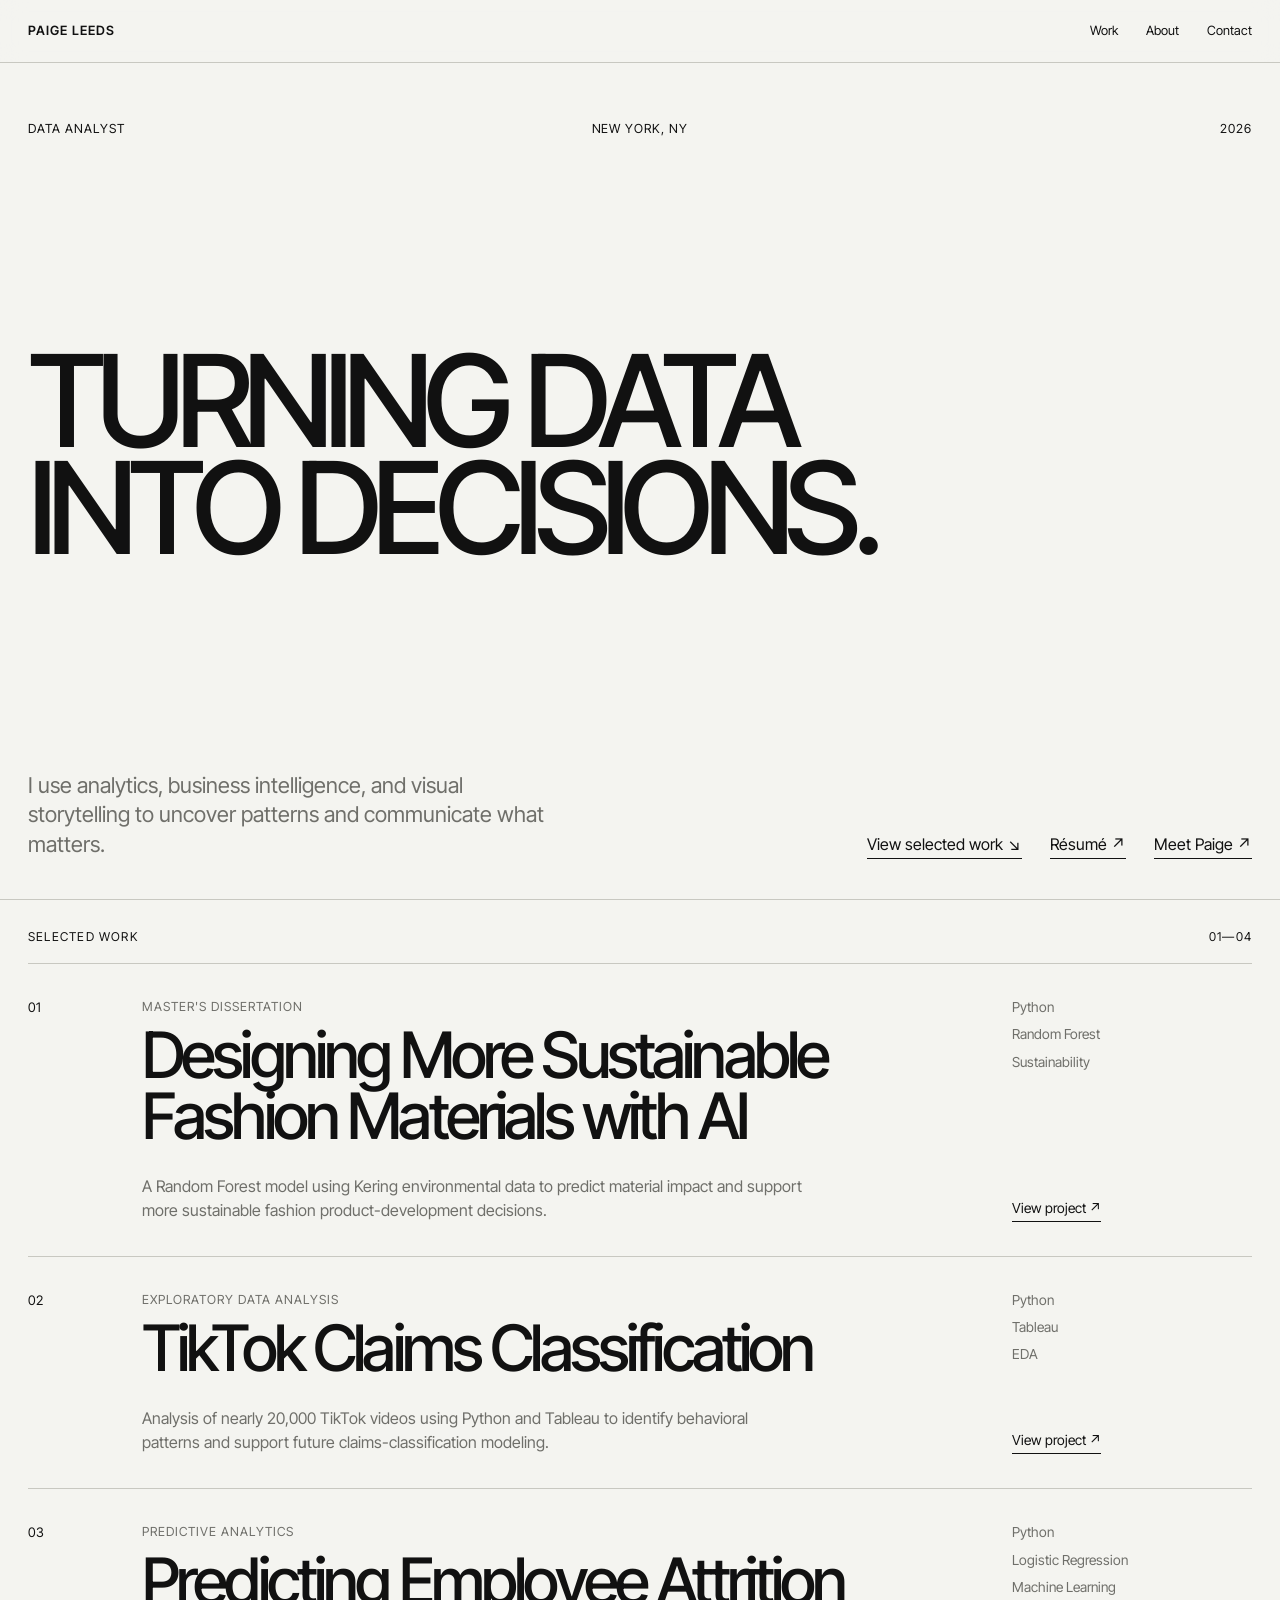
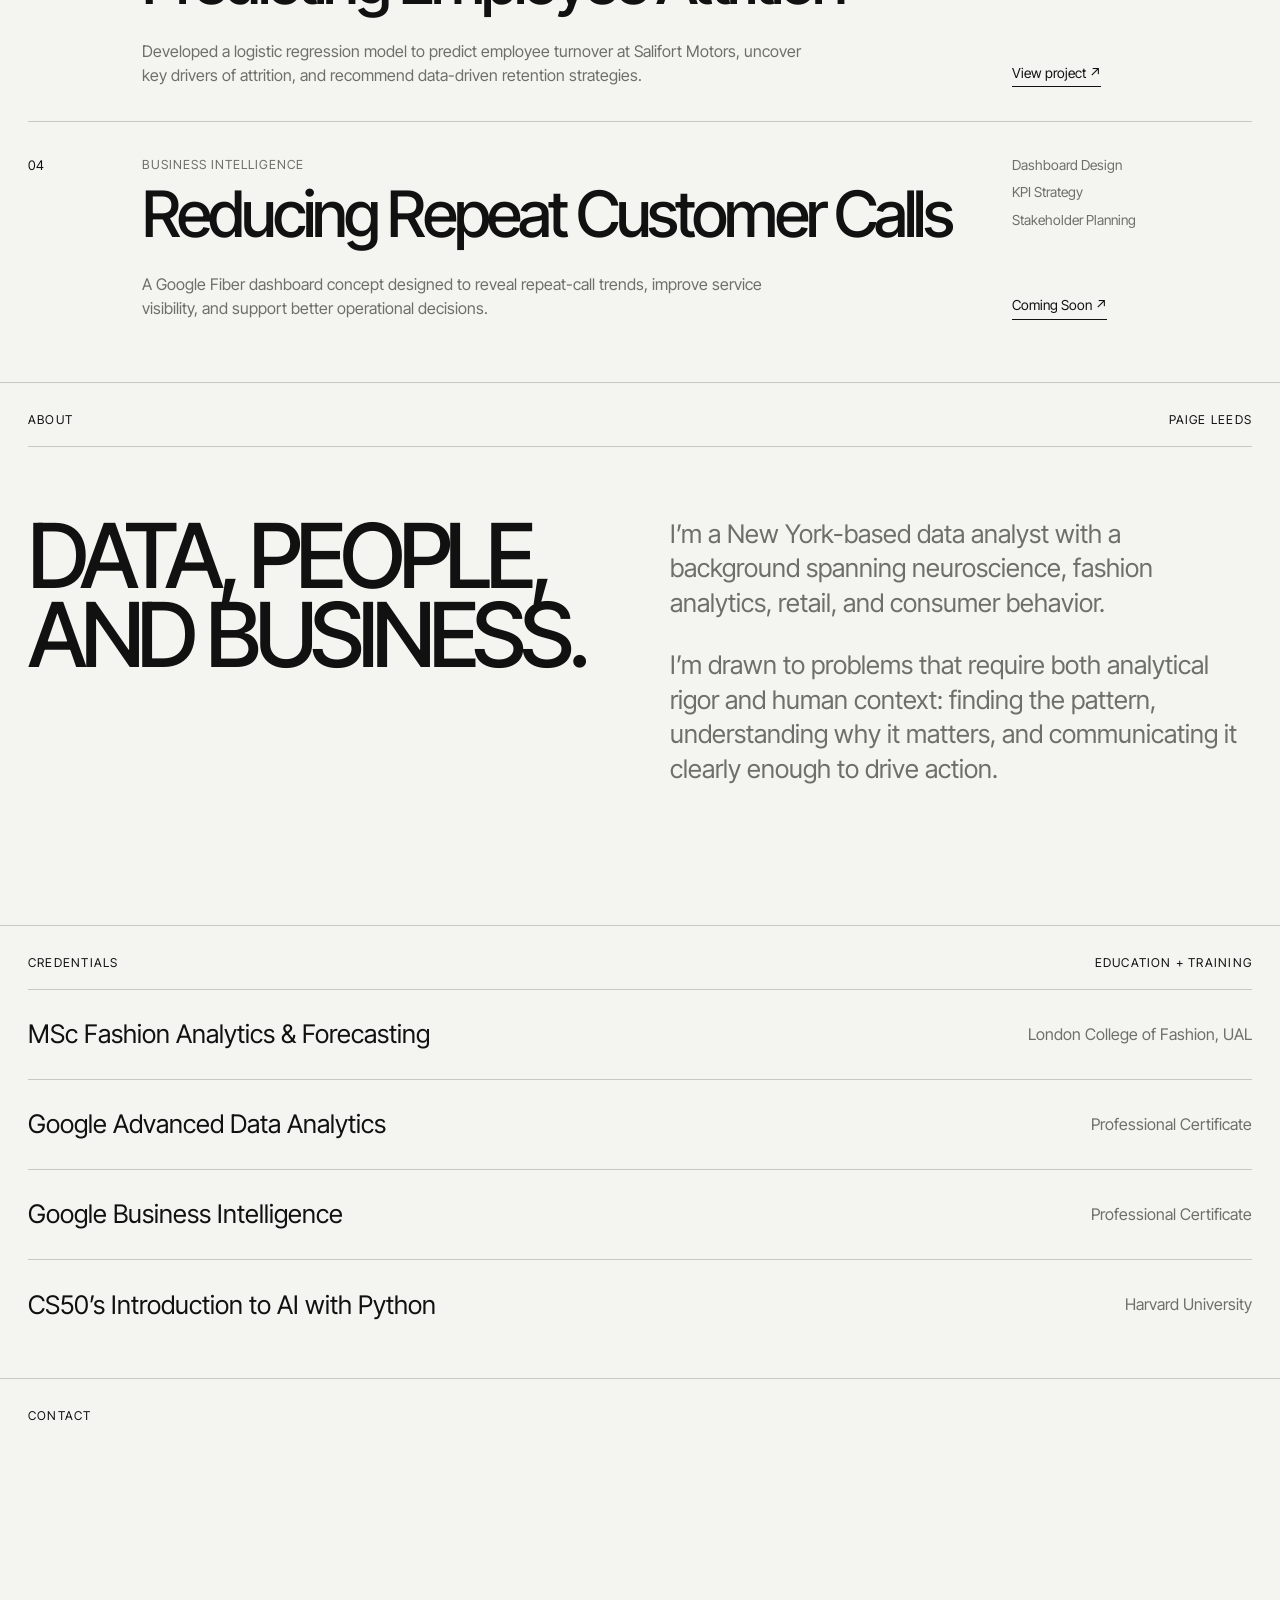
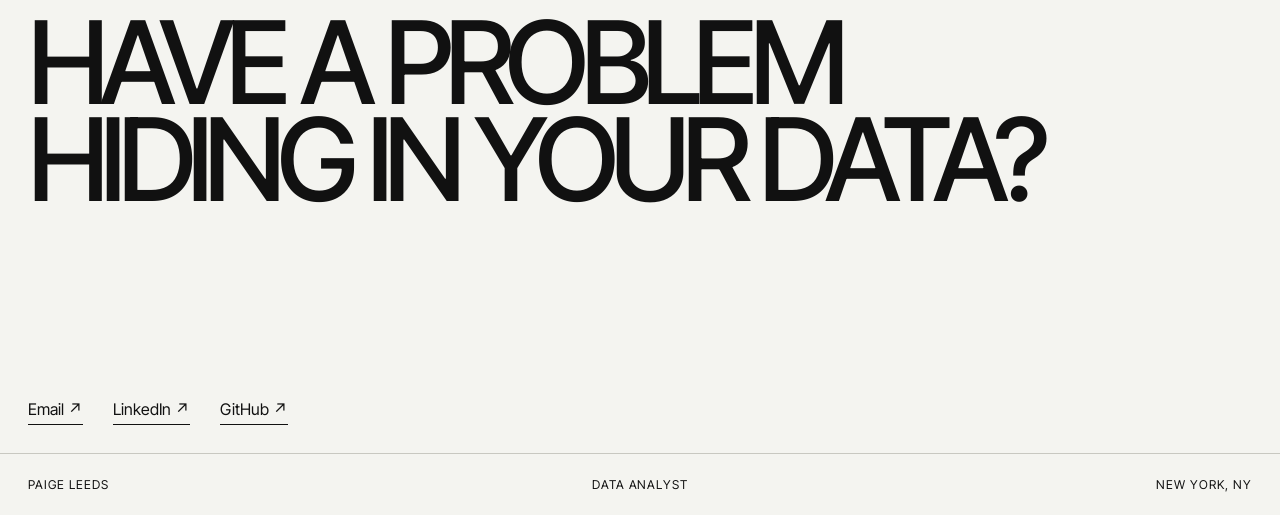
==== index.html @ ab433d99 "Change link text from 'In Progress' to 'Coming Soon'" ====
<!DOCTYPE html>
<html lang="en">
<head>
    <meta charset="UTF-8">
    <meta name="viewport" content="width=device-width, initial-scale=1.0">

    <title>Paige Leeds | Data Analyst</title>

    <meta
        name="description"
        content="Paige Leeds is a New York-based data analyst working across business intelligence, consumer insights, machine learning, and visual storytelling."
    >

    <link rel="stylesheet" href="style.css">
</head>

<body>

    <nav class="site-nav">
        <a class="wordmark" href="#top">PAIGE LEEDS</a>

        <div class="nav-links">
            <a href="#work">Work</a>
            <a href="#about">About</a>
            <a href="#contact">Contact</a>
        </div>
    </nav>

    <main id="top">

        <section class="hero">
            <div class="hero-meta">
                <span>Data Analyst</span>
                <span>New York, NY</span>
                <span>2026</span>
            </div>

            <h1>
                Turning data<br>
                into decisions.
            </h1>

            <div class="hero-bottom">
                <p>
                    I use analytics, business intelligence, and visual
                    storytelling to uncover patterns and communicate
                    what matters.
                </p>

                <div class="hero-links">
                    <a href="#work">View selected work ↘</a>

                    <a
                        href="assets/paige-leeds-resume.pdf"
                        target="_blank"
                        rel="noopener noreferrer"
                    >
                        Résumé ↗
                    </a>

                    <a href="#" target="_blank" rel="noopener noreferrer">
                        Meet Paige ↗
                    </a>
                </div>
            </div>
        </section>

        <section class="work" id="work">
            <div class="section-heading">
                <p>Selected Work</p>
                <p>01—04</p>
            </div>

            <article class="project">
                <div class="project-number">01</div>

                <div class="project-main">
                    <p class="project-type">
                        Master's Dissertation
                    </p>

                    <h2>
                        Designing More Sustainable Fashion Materials with AI
                    </h2>

                    <p class="project-description">
                        A Random Forest model using Kering environmental data
                        to predict material impact and support more sustainable
                        fashion product-development decisions.
                    </p>
                </div>

                <div class="project-details">
                    <p>Python</p>
                    <p>Random Forest</p>
                    <p>Sustainability</p>
                    <a href="thesis.html">View project ↗</a>
                </div>
            </article>

            <article class="project">
                <div class="project-number">02</div>

                <div class="project-main">
                    <p class="project-type">
                        Exploratory Data Analysis
                    </p>

                    <h2>
                        TikTok Claims Classification
                    </h2>

                    <p class="project-description">
                        Analysis of nearly 20,000 TikTok videos using Python
                        and Tableau to identify behavioral patterns and support
                        future claims-classification modeling.
                    </p>
                </div>

                <div class="project-details">
                    <p>Python</p>
                    <p>Tableau</p>
                    <p>EDA</p>
                    <a href="tiktok.html">View project ↗</a>
                </div>
            </article>
            
            <article class="project">
                <div class="project-number">03</div>

                <div class="project-main">
                    <p class="project-type">
                        Predictive Analytics
                    </p>

                    <h2>
                        Predicting Employee Attrition
                    </h2>

                    <p class="project-description">
                        Developed a logistic regression model to predict employee
                        turnover at Salifort Motors, uncover key drivers of
                        attrition, and recommend data-driven retention strategies.
                    </p>
                </div>

                <div class="project-details">
                    <p>Python</p>
                    <p>Logistic Regression</p>
                    <p>Machine Learning</p>
                    <a href="salifort.html">View project ↗</a>
                </div>
            </article>

            <article class="project">
                <div class="project-number">04</div>

                <div class="project-main">
                    <p class="project-type">
                        Business Intelligence
                    </p>

                    <h2>
                        Reducing Repeat Customer Calls
                    </h2>

                    <p class="project-description">
                        A Google Fiber dashboard concept designed to reveal
                        repeat-call trends, improve service visibility, and
                        support better operational decisions.
                    </p>
                </div>

                <div class="project-details">
                    <p>Dashboard Design</p>
                    <p>KPI Strategy</p>
                    <p>Stakeholder Planning</p>
                    <a href="#">Coming Soon ↗</a>
                </div>
            </article>
        </section>

        <section class="about" id="about">
            <div class="section-heading">
                <p>About</p>
                <p>Paige Leeds</p>
            </div>

            <div class="about-grid">
                <h2>
                    Data, people,<br>
                    and business.
                </h2>

                <div class="about-copy">
                    <p>
                        I’m a New York-based data analyst with a background
                        spanning neuroscience, fashion analytics, retail, and
                        consumer behavior.
                    </p>

                    <p>
                        I’m drawn to problems that require both analytical rigor
                        and human context: finding the pattern, understanding
                        why it matters, and communicating it clearly enough to
                        drive action.
                    </p>
                </div>
            </div>
        </section>

        <section class="credentials">
            <div class="section-heading">
                <p>Credentials</p>
                <p>Education + Training</p>
            </div>

            <div class="credential-row">
                <p>MSc Fashion Analytics &amp; Forecasting</p>
                <p>London College of Fashion, UAL</p>
            </div>

            <div class="credential-row">
                <p>Google Advanced Data Analytics</p>
                <p>Professional Certificate</p>
            </div>

            <div class="credential-row">
                <p>Google Business Intelligence</p>
                <p>Professional Certificate</p>
            </div>

            <div class="credential-row">
                <p>CS50’s Introduction to AI with Python</p>
                <p>Harvard University</p>
            </div>
        </section>

        <section class="contact" id="contact">
            <p class="contact-label">Contact</p>

            <h2>
                Have a problem<br>
                hiding in your data?
            </h2>

            <div class="contact-links">
                <a href="mailto:leedspaige@gmail.com">Email ↗</a>

                <a
                    href="https://www.linkedin.com/in/paigeleeds"
                    target="_blank"
                    rel="noopener noreferrer"
                >
                    LinkedIn ↗
                </a>

                <a
                    href="https://github.com/leedspaige"
                    target="_blank"
                    rel="noopener noreferrer"
                >
                    GitHub ↗
                </a>
            </div>
        </section>

    </main>

    <footer>
        <p>Paige Leeds</p>
        <p>Data Analyst</p>
        <p>New York, NY</p>
    </footer>

</body>
</html>
---- style.css ----
@import url('https://fonts.googleapis.com/css2?family=Inter+Tight:wght@400;500;600&display=swap');

:root {
    --background: #f4f4f0;
    --text: #111111;
    --muted: #6f6f6a;
    --line: #c8c8c1;
}

* {
    margin: 0;
    padding: 0;
    box-sizing: border-box;
}

html {
    scroll-behavior: smooth;
}

body {
    background: var(--background);
    color: var(--text);
    font-family: "Inter Tight", Arial, sans-serif;
    font-size: 16px;
    line-height: 1.4;
}

a {
    color: inherit;
    text-decoration: none;
}

a:hover {
    opacity: 0.5;
}

.site-nav {
    position: fixed;
    top: 0;
    left: 0;
    z-index: 100;

    width: 100%;
    padding: 22px 28px;

    display: flex;
    justify-content: space-between;
    align-items: center;

    background: rgba(244, 244, 240, 0.92);
    border-bottom: 1px solid var(--line);
    backdrop-filter: blur(12px);
    -webkit-backdrop-filter: blur(12px);
}

.wordmark {
    font-size: 0.8rem;
    font-weight: 600;
    letter-spacing: 0.08em;
}

.nav-links {
    display: flex;
    gap: 28px;
}

.nav-links a {
    font-size: 0.8rem;
}

main {
    width: 100%;
}


/* ========================================
   HOMEPAGE HERO
======================================== */

.hero {
    min-height: 100vh;
    padding: 120px 28px 40px;

    display: flex;
    flex-direction: column;
    justify-content: space-between;

    border-bottom: 1px solid var(--line);
}

.hero-meta {
    display: grid;
    grid-template-columns: 1fr 1fr 1fr;

    font-size: 0.78rem;
    text-transform: uppercase;
    letter-spacing: 0.08em;
}

.hero-meta span:nth-child(2) {
    text-align: center;
}

.hero-meta span:nth-child(3) {
    text-align: right;
}

.hero h1 {
    max-width: 1400px;

    font-size: clamp(4.8rem, 10vw, 10rem);
    font-weight: 500;
    line-height: 0.84;
    letter-spacing: -0.075em;
    text-transform: uppercase;
}

.hero-bottom {
    display: grid;
    grid-template-columns: 1fr 1fr;
    gap: 40px;
    align-items: end;
}

.hero-bottom > p {
    max-width: 520px;

    color: var(--muted);
    font-size: clamp(1.1rem, 1.7vw, 1.5rem);
    line-height: 1.35;
}

.hero-links {
    display: flex;
    justify-content: flex-end;
    gap: 28px;
}

.hero-links a {
    border-bottom: 1px solid var(--text);
    padding-bottom: 3px;
}


/* ========================================
   HOMEPAGE SECTIONS
======================================== */

.work,
.about,
.credentials,
.contact {
    padding: 28px;
    border-bottom: 1px solid var(--line);
}

.section-heading {
    padding-bottom: 18px;

    display: flex;
    justify-content: space-between;

    border-bottom: 1px solid var(--line);

    font-size: 0.76rem;
    text-transform: uppercase;
    letter-spacing: 0.1em;
}


/* ========================================
   PROJECTS
======================================== */

.project {
    padding: 34px 0;

    display: grid;
    grid-template-columns: 80px minmax(0, 1fr) 240px;
    gap: 34px;

    border-bottom: 1px solid var(--line);
}

.project:last-child {
    border-bottom: none;
}

.project-number {
    font-size: 0.82rem;
}

.project-type {
    margin-bottom: 10px;

    color: var(--muted);
    font-size: 0.78rem;
    text-transform: uppercase;
    letter-spacing: 0.08em;
}

.project h2 {
    max-width: 900px;

    font-size: clamp(2.5rem, 5vw, 5.8rem);
    font-weight: 500;
    line-height: 0.94;
    letter-spacing: -0.06em;
}

.project-description {
    max-width: 660px;
    margin-top: 28px;

    color: var(--muted);
    font-size: 1rem;
    line-height: 1.5;
}

.project-details {
    display: flex;
    flex-direction: column;
    align-items: flex-start;
    gap: 8px;

    color: var(--muted);
    font-size: 0.86rem;
}

.project-details a {
    margin-top: auto;

    color: var(--text);
    border-bottom: 1px solid var(--text);
    padding-bottom: 3px;
}


/* ========================================
   ABOUT
======================================== */

.about-grid {
    padding: 70px 0 110px;

    display: grid;
    grid-template-columns: 1fr 1fr;
    gap: 60px;
}

.about-grid h2 {
    font-size: clamp(3.5rem, 7vw, 8rem);
    font-weight: 500;
    line-height: 0.88;
    letter-spacing: -0.07em;
    text-transform: uppercase;
}

.about-copy {
    max-width: 620px;

    display: flex;
    flex-direction: column;
    gap: 28px;

    color: var(--muted);
    font-size: clamp(1.2rem, 2vw, 1.8rem);
    line-height: 1.35;
}


/* ========================================
   CREDENTIALS
======================================== */

.credential-row {
    min-height: 90px;
    padding: 20px 0;

    display: grid;
    grid-template-columns: 1fr 1fr;
    align-items: center;

    border-bottom: 1px solid var(--line);
}

.credential-row:last-child {
    border-bottom: none;
}

.credential-row p:first-child {
    font-size: clamp(1.25rem, 2vw, 2rem);
}

.credential-row p:last-child {
    color: var(--muted);
    text-align: right;
}


/* ========================================
   CONTACT
======================================== */

.contact {
    min-height: 75vh;

    display: flex;
    flex-direction: column;
    justify-content: space-between;
}

.contact-label {
    font-size: 0.76rem;
    text-transform: uppercase;
    letter-spacing: 0.1em;
}

.contact h2 {
    margin: 100px 0;

    font-size: clamp(4rem, 9vw, 10rem);
    font-weight: 500;
    line-height: 0.84;
    letter-spacing: -0.075em;
    text-transform: uppercase;
}

.contact-links {
    display: flex;
    gap: 30px;
}

.contact-links a {
    border-bottom: 1px solid var(--text);
    padding-bottom: 3px;
}


/* ========================================
   FOOTER
======================================== */

footer {
    padding: 22px 28px;

    display: grid;
    grid-template-columns: 1fr 1fr 1fr;

    font-size: 0.76rem;
    text-transform: uppercase;
    letter-spacing: 0.08em;
}

footer p:nth-child(2) {
    text-align: center;
}

footer p:nth-child(3) {
    text-align: right;
}


/* ========================================
   THESIS CASE STUDY
======================================== */

.case-study-page {
    background: var(--background);
    color: var(--text);
}


/* ========================================
   CASE STUDY HERO
======================================== */

.case-hero {
    min-height: 100vh;
    padding: 120px 28px 50px;

    display: flex;
    flex-direction: column;

    border-bottom: 1px solid var(--line);
}

.case-kicker {
    display: grid;
    grid-template-columns: 1fr 1fr 1fr;

    margin-bottom: 90px;

    font-size: 0.78rem;
    text-transform: uppercase;
    letter-spacing: 0.08em;
}

.case-kicker span:nth-child(2) {
    text-align: center;
}

.case-kicker span:nth-child(3) {
    text-align: right;
}

.case-hero h1 {
    max-width: 1500px;

    font-size: clamp(4.2rem, 9vw, 9.5rem);
    font-weight: 500;
    line-height: 0.84;
    letter-spacing: -0.075em;
    text-transform: uppercase;
}

.case-intro {
    display: grid;
    grid-template-columns: 1.35fr 1fr;
    gap: 80px;
    align-items: start;

    margin-top: 100px;
}

.case-intro-large {
    max-width: 760px;

    font-size: clamp(1.8rem, 3.2vw, 3.8rem);
    font-weight: 500;
    line-height: 1;
    letter-spacing: -0.045em;
}

.case-summary {
    max-width: 600px;
}

.case-summary p,
.case-body-copy p,
.result-explanation p {
    color: var(--muted);
    font-size: clamp(1rem, 1.35vw, 1.3rem);
    line-height: 1.5;
}

.case-summary p + p,
.case-body-copy p + p,
.result-explanation p + p {
    margin-top: 24px;
}

.case-meta-grid {
    display: grid;
    grid-template-columns: repeat(4, 1fr);
    gap: 30px;

    margin-top: 90px;
    padding-top: 18px;

    border-top: 1px solid var(--line);
}

.case-meta-grid p {
    margin: 0;
}

.case-meta-label {
    margin-bottom: 9px !important;

    color: var(--muted);
    font-size: 0.7rem;
    text-transform: uppercase;
    letter-spacing: 0.08em;
}


/* ========================================
   CASE STUDY STANDARD SECTIONS
======================================== */

.case-section {
    padding: 100px 28px;
    border-bottom: 1px solid var(--line);
}

.case-section-label {
    display: grid;
    grid-template-columns: 80px 1fr;

    margin-bottom: 90px;

    font-size: 0.76rem;
    text-transform: uppercase;
    letter-spacing: 0.1em;
}

.case-two-column {
    display: grid;
    grid-template-columns: 1fr 1fr;
    gap: 80px;
    align-items: start;
}

.case-two-column h2 {
    max-width: 800px;

    font-size: clamp(3.3rem, 6.2vw, 7.5rem);
    font-weight: 500;
    line-height: 0.87;
    letter-spacing: -0.067em;
    text-transform: uppercase;
}

.case-body-copy {
    max-width: 680px;
}


/* ========================================
   LARGE STATEMENT SECTIONS
======================================== */

.case-statement {
    padding: 120px 28px;
    border-bottom: 1px solid var(--line);
}

.statement-label {
    margin-bottom: 75px;

    font-size: 0.76rem;
    text-transform: uppercase;
    letter-spacing: 0.1em;
}

.case-statement blockquote {
    max-width: 1450px;

    font-size: clamp(3rem, 6.6vw, 8rem);
    font-weight: 500;
    line-height: 0.93;
    letter-spacing: -0.065em;
}

.reflection-section blockquote {
    max-width: 1500px;
    font-size: clamp(2.6rem, 5.2vw, 6.5rem);
}


/* ========================================
   PROCESS GRID
======================================== */

.process-grid {
    display: grid;
    grid-template-columns: repeat(5, 1fr);

    margin-top: 100px;

    border-top: 1px solid var(--line);
    border-bottom: 1px solid var(--line);
}

.process-step {
    min-height: 340px;
    padding: 20px;

    display: flex;
    flex-direction: column;

    border-right: 1px solid var(--line);
}

.process-step:last-child {
    border-right: none;
}

.process-number {
    margin-bottom: auto;

    color: var(--muted);
    font-size: 0.76rem;
}

.process-step h3 {
    margin-bottom: 14px;

    font-size: clamp(1.35rem, 2vw, 2rem);
    font-weight: 500;
    letter-spacing: -0.025em;
}

.process-step p:last-child {
    color: var(--muted);
    line-height: 1.5;
}


/* ========================================
   DARK ENVIRONMENTAL DATA SECTION
======================================== */

.case-section-dark {
    background: #111111;
    color: #f4f4f0;
    border-bottom-color: #494944;
}

.case-section-dark .case-section-label,
.case-section-dark .case-body-copy p {
    color: #b7b7b0;
}

.metric-list {
    margin-top: 100px;
    border-top: 1px solid #494944;
}

.metric-row {
    display: grid;
    grid-template-columns: 80px 1.5fr 1fr;
    gap: 30px;
    align-items: center;

    padding: 24px 0;

    border-bottom: 1px solid #494944;
}

.metric-row h3 {
    font-size: clamp(1.5rem, 2.6vw, 3.2rem);
    font-weight: 500;
    letter-spacing: -0.04em;
}

.metric-row p:first-child,
.metric-row p:last-child {
    color: #b7b7b0;
}

.metric-row p:last-child {
    text-align: right;
}


/* ========================================
   MODEL FLOW
======================================== */

.model-flow {
    display: grid;
    grid-template-columns: 1fr auto 1fr auto 1fr auto 1fr;
    gap: 16px;
    align-items: center;

    margin-top: 100px;
}

.model-flow div {
    min-height: 180px;
    padding: 20px;

    display: flex;
    flex-direction: column;
    justify-content: space-between;

    border: 1px solid var(--line);
}

.model-flow div span {
    color: var(--muted);
    font-size: 0.76rem;
}

.model-flow div p {
    font-size: clamp(1.1rem, 1.6vw, 1.5rem);
    font-weight: 500;
    line-height: 1.1;
}

.flow-arrow {
    color: var(--muted);
    font-size: 1.5rem;
}


/* ========================================
   RESULTS
======================================== */

.results-section {
    background: #e6e6df;
}

.results-hero {
    display: grid;
    grid-template-columns: 1.4fr 1fr;
    gap: 24px;
}

.result-primary,
.result-card {
    border: 1px solid var(--text);
}

.result-primary {
    min-height: 520px;
    padding: 28px;

    display: flex;
    flex-direction: column;
    justify-content: space-between;
}

.result-value {
    font-size: clamp(6rem, 14vw, 15rem);
    font-weight: 500;
    line-height: 0.76;
    letter-spacing: -0.09em;
}

.result-value {
    display: flex;
    align-items: flex-start;
    white-space: nowrap;
}

.stat-base {
    display: inline-block;
}

.stat-exponent {
    display: inline-block;
    margin-top: -0.05em;
    margin-left: 0.08em;
    font-size: 0.22em;
    line-height: 1;
    letter-spacing: -0.01em;
}

.result-caption {
    max-width: 500px;

    font-size: clamp(1.4rem, 2.3vw, 2.5rem);
    font-weight: 500;
    line-height: 1.05;
    letter-spacing: -0.035em;
}

.result-secondary {
    display: grid;
    grid-template-rows: 1fr 1fr;
    gap: 24px;
}

.result-card {
    min-height: 248px;
    padding: 28px;

    display: flex;
    flex-direction: column;
    justify-content: space-between;
}

.result-card p:last-child {
    max-width: 380px;

    color: var(--muted);
    font-size: 1rem;
    line-height: 1.45;
}

.result-value-small {
    font-size: clamp(4rem, 7vw, 8rem);
    font-weight: 500;
    line-height: 0.8;
    letter-spacing: -0.075em;
}

.result-explanation {
    display: grid;
    grid-template-columns: 1fr 1fr;
    gap: 80px;

    margin-top: 70px;
}


/* ========================================
   BUSINESS IMPACT
======================================== */

.impact-grid {
    display: grid;
    grid-template-columns: repeat(3, 1fr);

    margin-top: 100px;

    border-top: 1px solid var(--line);
    border-bottom: 1px solid var(--line);
}

.impact-grid article {
    min-height: 350px;
    padding: 22px;

    display: flex;
    flex-direction: column;

    border-right: 1px solid var(--line);
}

.impact-grid article:last-child {
    border-right: none;
}

.impact-grid article > p:first-child {
    margin-bottom: auto;

    color: var(--muted);
    font-size: 0.76rem;
}

.impact-grid h3 {
    margin-bottom: 14px;

    font-size: clamp(1.6rem, 2.6vw, 3rem);
    font-weight: 500;
    line-height: 1;
    letter-spacing: -0.045em;
}

.impact-grid article > p:last-child {
    max-width: 380px;

    color: var(--muted);
    line-height: 1.5;
}


/* ========================================
   FINAL CASE STUDY LINKS
======================================== */

.case-links-section {
    padding: 100px 28px;

    background: #111111;
    color: #f4f4f0;
}

.case-links-section > p {
    margin-bottom: 70px;

    color: #b7b7b0;
    font-size: 0.76rem;
    text-transform: uppercase;
    letter-spacing: 0.1em;
}

.case-links {
    display: flex;
    flex-direction: column;
}

.case-links a {
    padding: 24px 0;

    border-top: 1px solid #494944;

    font-size: clamp(2rem, 4.3vw, 5.2rem);
    font-weight: 500;
    line-height: 1;
    letter-spacing: -0.055em;
}

.case-links a:last-child {
    border-bottom: 1px solid #494944;
}


/* ========================================
   TABLET + MOBILE
======================================== */

@media (max-width: 900px) {

    .site-nav {
        padding: 18px;
    }

    .nav-links {
        gap: 14px;
    }

    .hero {
        min-height: 90vh;
        padding: 100px 18px 28px;
    }

    .hero-meta {
        grid-template-columns: 1fr 1fr;
    }

    .hero-meta span:nth-child(2) {
        text-align: right;
    }

    .hero-meta span:nth-child(3) {
        display: none;
    }

    .hero h1 {
        font-size: clamp(4rem, 19vw, 7rem);
    }

    .hero-bottom {
        grid-template-columns: 1fr;
    }

    .hero-links {
        justify-content: flex-start;
        flex-wrap: wrap;
        gap: 18px;
    }

    .work,
    .about,
    .credentials,
    .contact {
        padding: 18px;
    }

    .project {
        grid-template-columns: 40px 1fr;
        gap: 18px;
    }

    .project-details {
        grid-column: 2;
        margin-top: 12px;
    }

    .project-details a {
        margin-top: 20px;
    }

    .about-grid {
        grid-template-columns: 1fr;
        padding: 55px 0 80px;
    }

    .credential-row {
        grid-template-columns: 1fr;
        gap: 10px;
    }

    .credential-row p:last-child {
        text-align: left;
    }

    .contact {
        min-height: 65vh;
    }

    .contact h2 {
        margin: 80px 0;
        font-size: clamp(3.5rem, 16vw, 7rem);
    }

    footer {
        padding: 18px;
        grid-template-columns: 1fr;
        gap: 5px;
    }

    footer p:nth-child(2),
    footer p:nth-child(3) {
        text-align: left;
    }

    .case-hero {
        padding: 100px 18px 40px;
    }

    .case-kicker {
        grid-template-columns: 1fr 1fr;
        row-gap: 8px;

        margin-bottom: 65px;
    }

    .case-kicker span:nth-child(2) {
        text-align: right;
    }

    .case-kicker span:nth-child(3) {
        display: none;
    }

    .case-hero h1 {
        font-size: clamp(3.7rem, 14vw, 7rem);
    }

    .case-intro {
        grid-template-columns: 1fr;
        gap: 40px;

        margin-top: 65px;
    }

    .case-meta-grid {
        grid-template-columns: 1fr 1fr;
        gap: 35px 20px;

        margin-top: 65px;
    }

    .case-section {
        padding: 75px 18px;
    }

    .case-section-label {
        grid-template-columns: 50px 1fr;
        margin-bottom: 65px;
    }

    .case-two-column {
        grid-template-columns: 1fr;
        gap: 45px;
    }

    .case-statement {
        padding: 85px 18px;
    }

    .statement-label {
        margin-bottom: 55px;
    }

    .process-grid {
        grid-template-columns: 1fr;
        margin-top: 70px;
        border-bottom: none;
    }

    .process-step {
        min-height: 230px;
        border-right: none;
        border-bottom: 1px solid var(--line);
    }

    .case-section-dark .process-step {
        border-bottom-color: #494944;
    }

    .metric-list {
        margin-top: 70px;
    }

    .metric-row {
        grid-template-columns: 50px 1fr;
        gap: 16px;
    }

    .metric-row p:last-child {
        grid-column: 2;
        text-align: left;
    }

    .model-flow {
        grid-template-columns: 1fr;
        margin-top: 70px;
    }

    .flow-arrow {
        justify-self: center;
        transform: rotate(90deg);
    }

    .results-hero,
    .result-explanation {
        grid-template-columns: 1fr;
    }

    .result-primary {
        min-height: 420px;
    }

    .impact-grid {
        grid-template-columns: 1fr;
        margin-top: 70px;
        border-bottom: none;
    }

    .impact-grid article {
        min-height: 280px;
        border-right: none;
        border-bottom: 1px solid var(--line);
    }

    .case-links-section {
        padding: 75px 18px;
    }
}


/* ========================================
   SMALL MOBILE
======================================== */

@media (max-width: 600px) {

    .hero h1 {
        font-size: clamp(3.5rem, 18vw, 5.5rem);
    }

    .hero-bottom > p {
        font-size: 1.05rem;
    }

    .project {
        grid-template-columns: 28px 1fr;
    }

    .project h2 {
        font-size: clamp(2.4rem, 11vw, 4rem);
    }

    .about-grid h2 {
        font-size: clamp(3.2rem, 15vw, 5rem);
    }

    .contact h2 {
        font-size: clamp(3.3rem, 15vw, 5.5rem);
    }

    .case-hero h1 {
        font-size: clamp(3.4rem, 15vw, 5.3rem);
    }

    .case-intro-large {
        font-size: clamp(1.8rem, 9vw, 3rem);
    }

    .case-meta-grid {
        grid-template-columns: 1fr;
    }

    .case-two-column h2 {
        font-size: clamp(3rem, 14vw, 5rem);
    }

    .case-statement blockquote {
        font-size: clamp(2.7rem, 12vw, 4.8rem);
    }

    .reflection-section blockquote {
        font-size: clamp(2.5rem, 11vw, 4.3rem);
    }

    .result-primary,
    .result-card {
        padding: 18px;
    }

    .result-value {
        font-size: clamp(5rem, 25vw, 8rem);
    }

    .result-value-small {
        font-size: clamp(4rem, 20vw, 6.5rem);
    }

    .case-links a {
        font-size: clamp(2rem, 10vw, 3.5rem);
    }
}

small{
    display:block;
    margin-top:8px;
    color:var(--muted);
    font-size:0.9rem;
    line-height:1.5;
}

.credential-row a{
    border-bottom:1px solid var(--text);
    padding-bottom:3px;
}
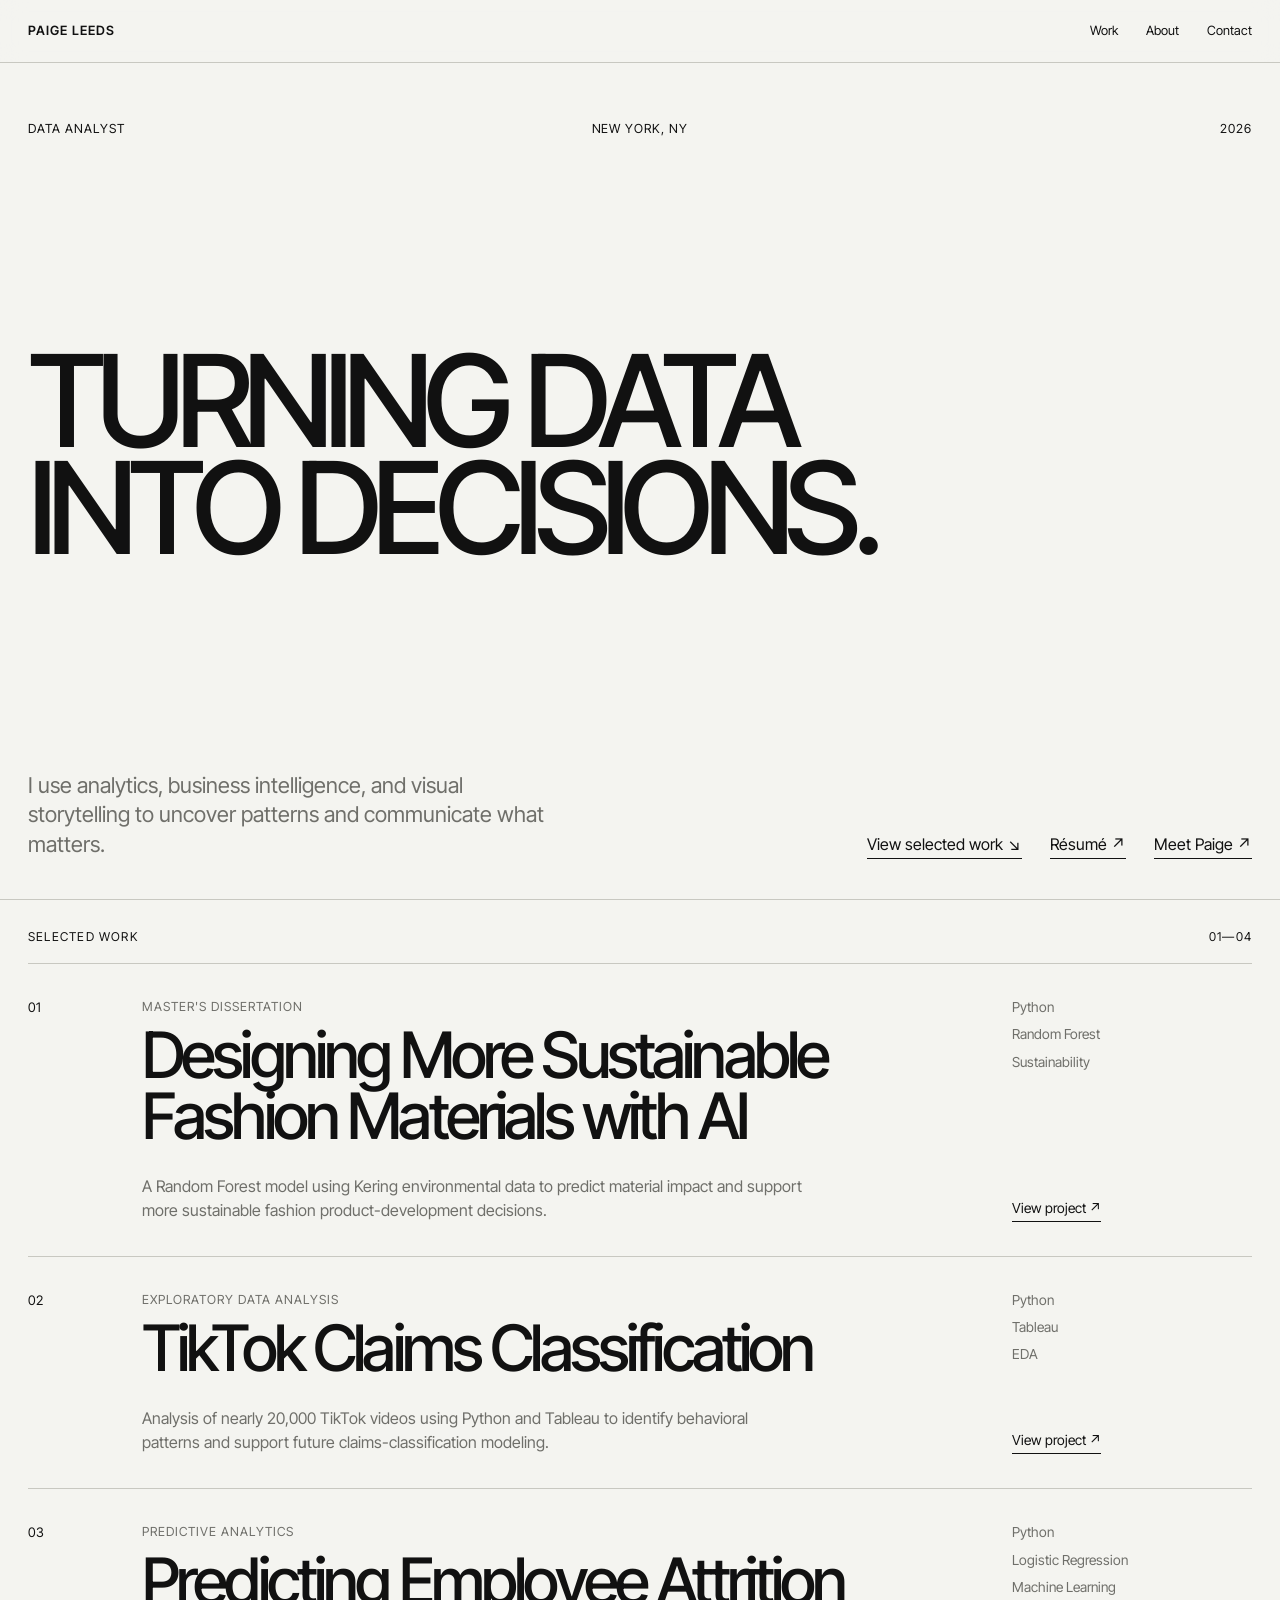
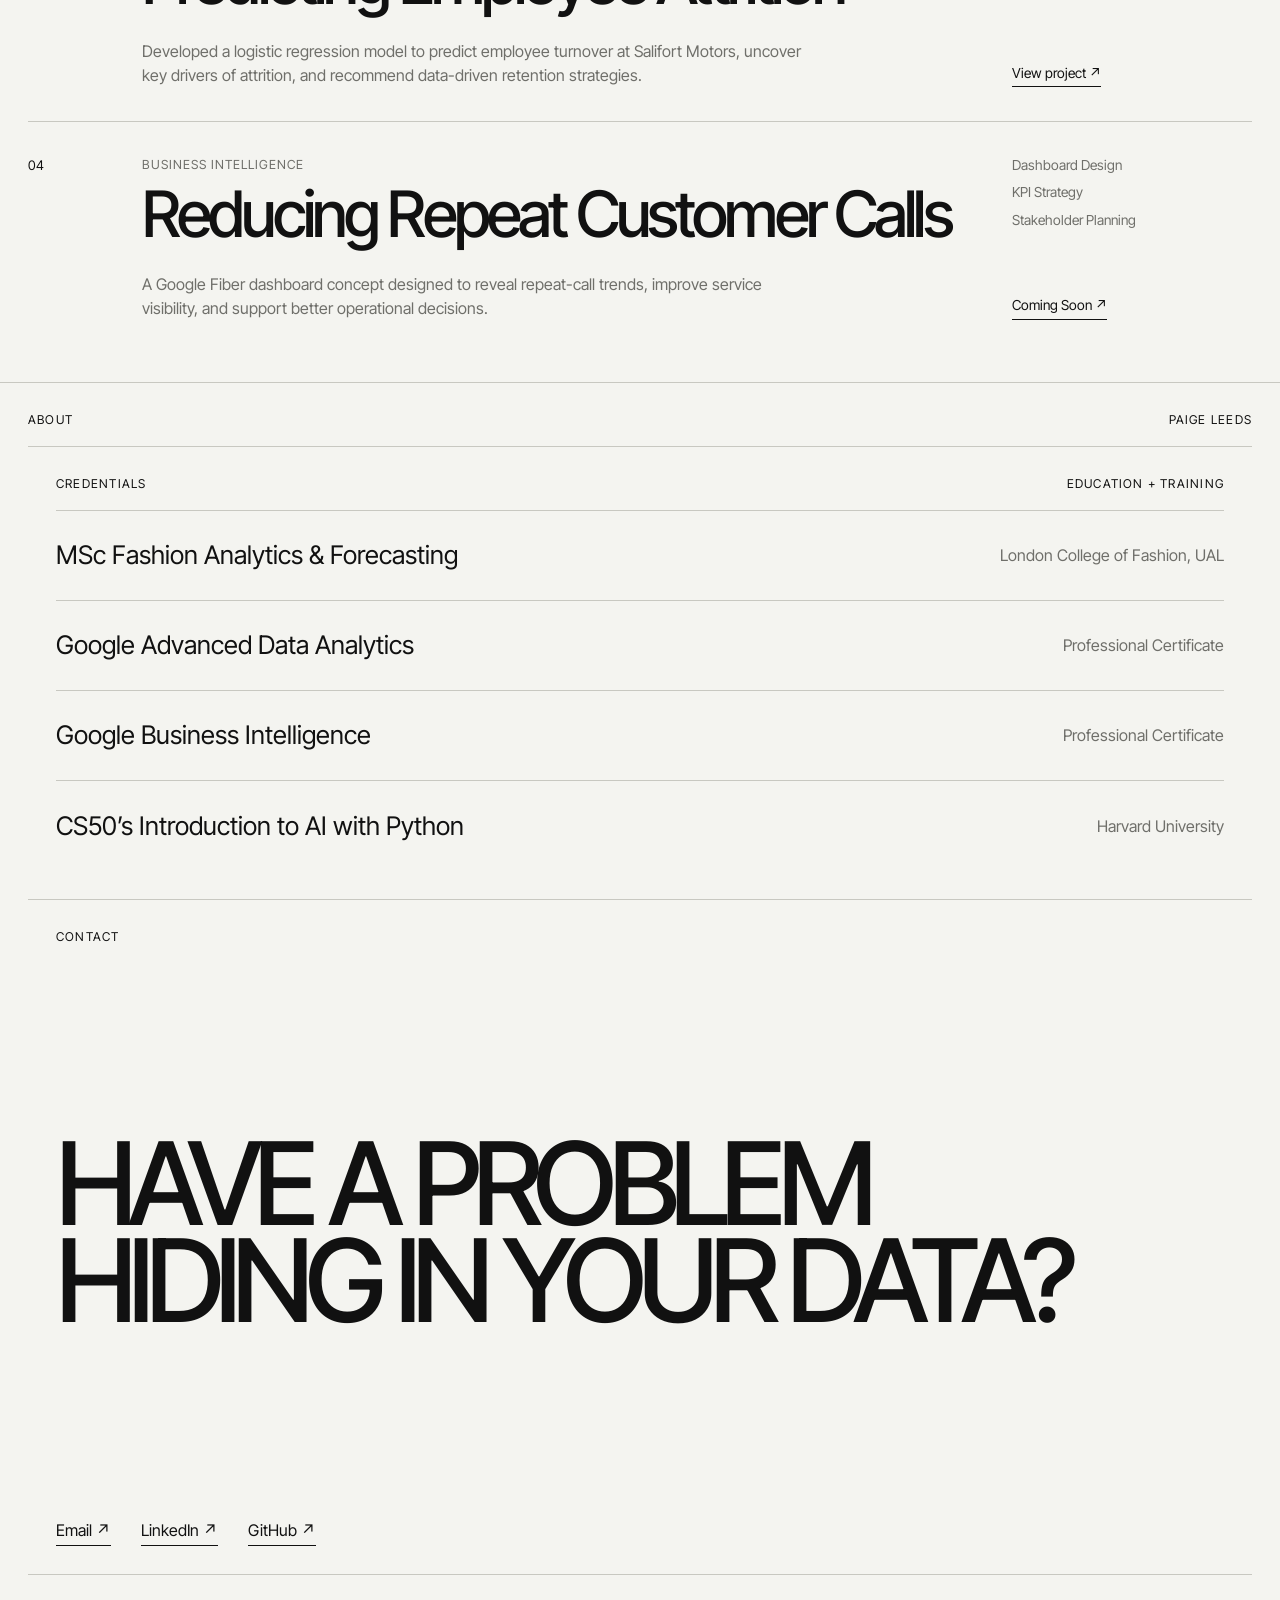
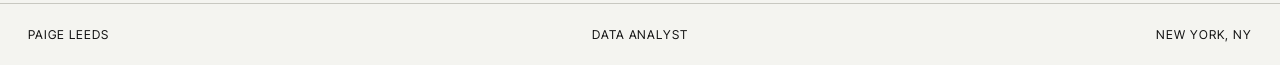
==== commit df80cf0b: "Fix navigation links and remove about section Updated navigation links to point to correct pages and" ====
--- a/index.html
+++ b/index.html
@@ -17,12 +17,12 @@
 <body>
 
     <nav class="site-nav">
-        <a class="wordmark" href="#top">PAIGE LEEDS</a>
-
+        <a class="wordmark" href="index.html">PAIGE LEEDS</a>
+    
         <div class="nav-links">
-            <a href="#work">Work</a>
-            <a href="#about">About</a>
-            <a href="#contact">Contact</a>
+            <a href="index.html#work">Work</a>
+            <a href="about.html">About</a>
+            <a href="index.html#contact">Contact</a>
         </div>
     </nav>
 
@@ -186,29 +186,6 @@
                 <p>Paige Leeds</p>
             </div>
 
-            <div class="about-grid">
-                <h2>
-                    Data, people,<br>
-                    and business.
-                </h2>
-
-                <div class="about-copy">
-                    <p>
-                        I’m a New York-based data analyst with a background
-                        spanning neuroscience, fashion analytics, retail, and
-                        consumer behavior.
-                    </p>
-
-                    <p>
-                        I’m drawn to problems that require both analytical rigor
-                        and human context: finding the pattern, understanding
-                        why it matters, and communicating it clearly enough to
-                        drive action.
-                    </p>
-                </div>
-            </div>
-        </section>
-
         <section class="credentials">
             <div class="section-heading">
                 <p>Credentials</p>
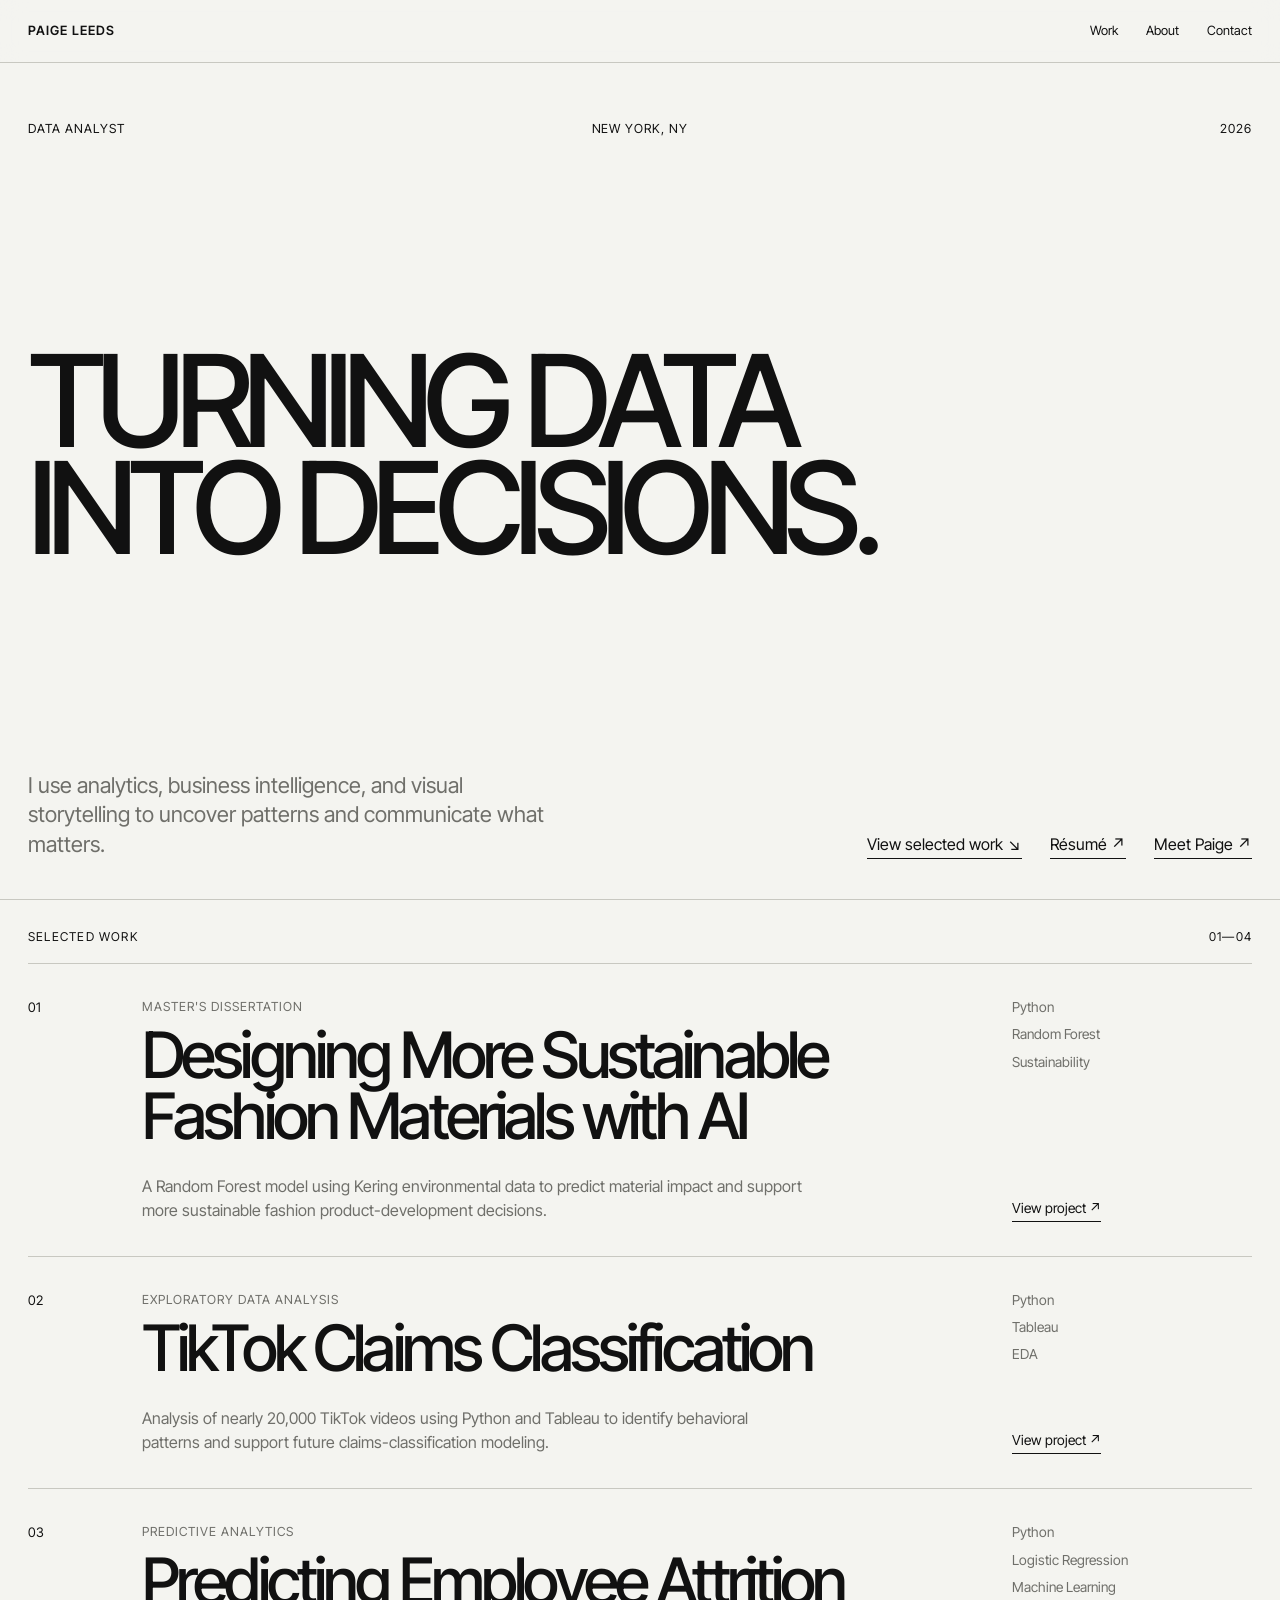
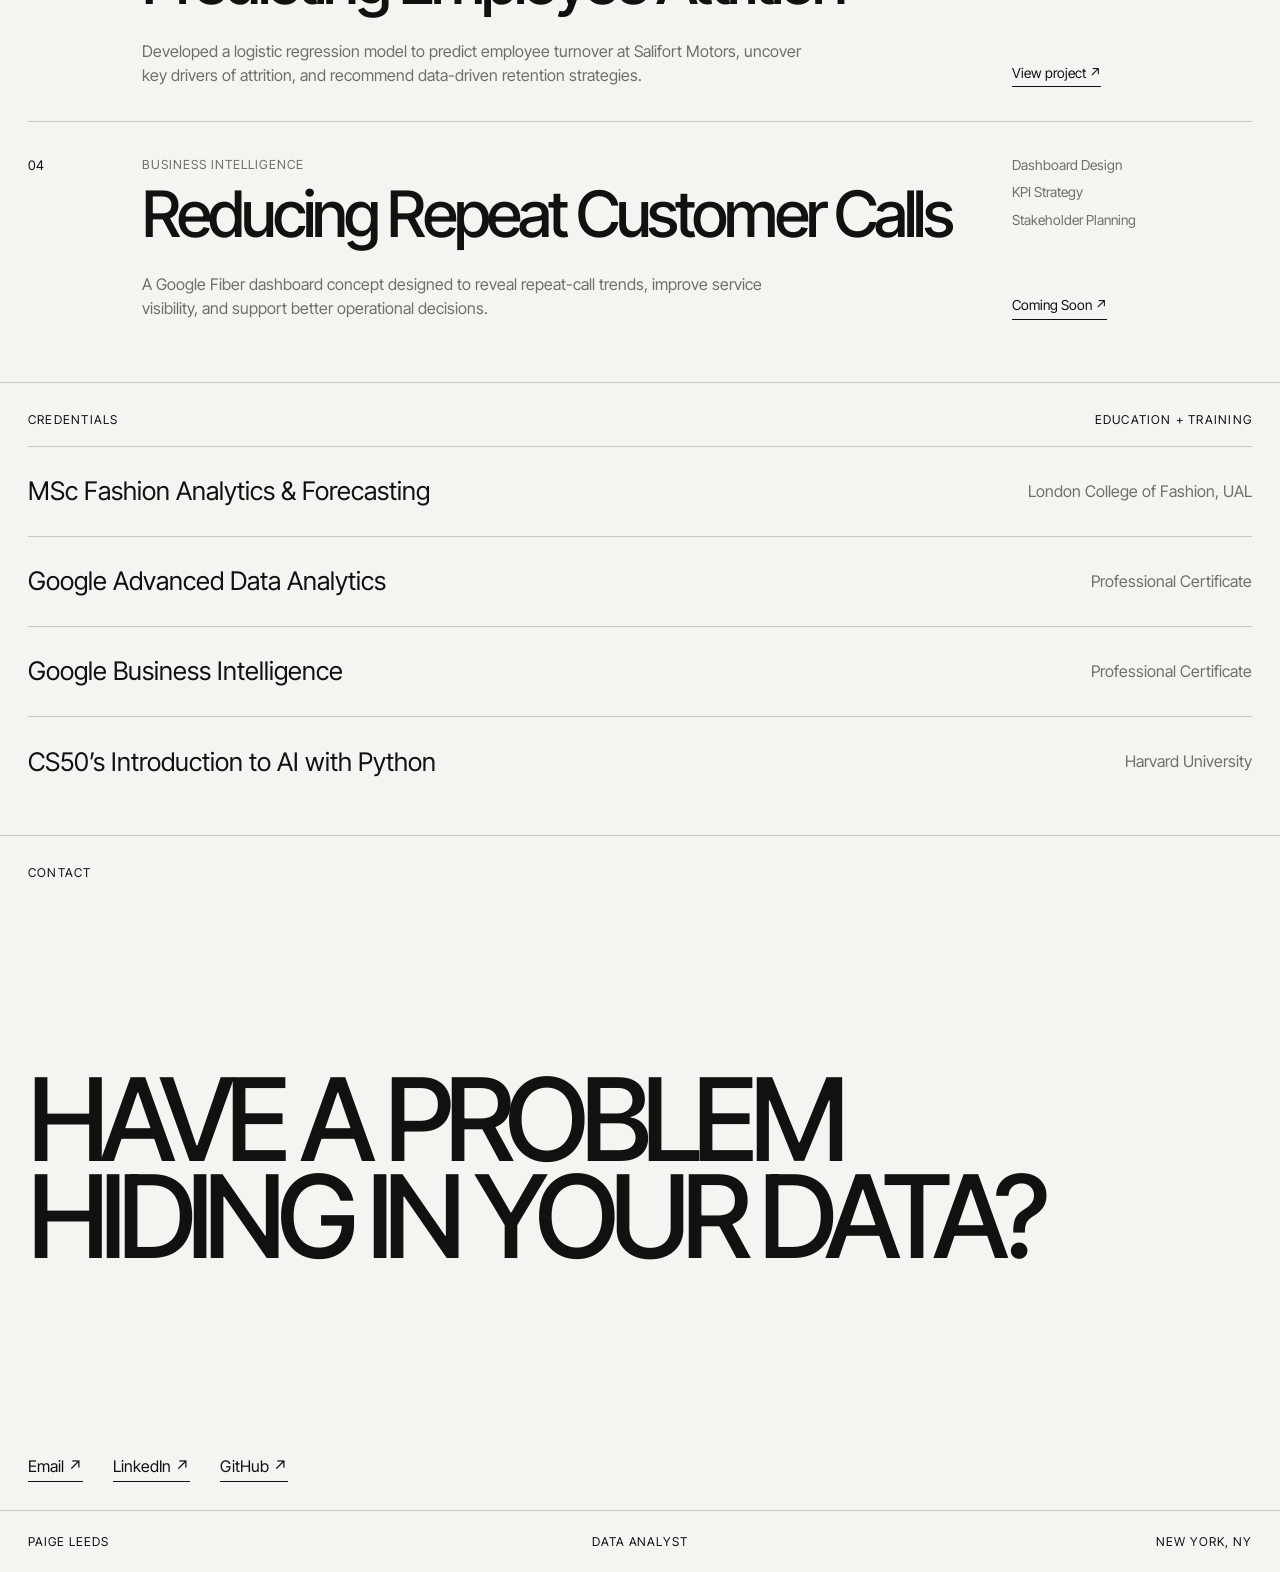
==== commit a7ac21df: "Remove 'About' section from index.html Removed the 'About' section from the index.html file." ====
--- a/index.html
+++ b/index.html
@@ -180,12 +180,6 @@
             </article>
         </section>
 
-        <section class="about" id="about">
-            <div class="section-heading">
-                <p>About</p>
-                <p>Paige Leeds</p>
-            </div>
-
         <section class="credentials">
             <div class="section-heading">
                 <p>Credentials</p>
--- a/style.css
+++ b/style.css
@@ -1191,3 +1191,260 @@
     border-bottom:1px solid var(--text);
     padding-bottom:3px;
 }
+
+/* ========================================
+   ABOUT PAGE
+======================================== */
+
+.about-page {
+    width: 100%;
+}
+
+.about-hero {
+    min-height: 75vh;
+    padding: 120px 28px 50px;
+
+    display: flex;
+    flex-direction: column;
+    justify-content: space-between;
+
+    border-bottom: 1px solid var(--line);
+}
+
+.about-hero-meta {
+    display: grid;
+    grid-template-columns: 1fr 1fr 1fr;
+
+    font-size: 0.78rem;
+    text-transform: uppercase;
+    letter-spacing: 0.08em;
+}
+
+.about-hero-meta span:nth-child(2) {
+    text-align: center;
+}
+
+.about-hero-meta span:nth-child(3) {
+    text-align: right;
+}
+
+.about-hero h1 {
+    max-width: 1450px;
+
+    font-size: clamp(4.8rem, 10vw, 10rem);
+    font-weight: 500;
+    line-height: 0.84;
+    letter-spacing: -0.075em;
+    text-transform: uppercase;
+}
+
+
+/* ========================================
+   ABOUT PROFILE
+======================================== */
+
+.about-profile {
+    padding: 28px;
+
+    display: grid;
+    grid-template-columns: 1.15fr 1fr;
+    gap: 80px;
+    align-items: start;
+
+    border-bottom: 1px solid var(--line);
+}
+
+.about-image-wrap {
+    width: 100%;
+    height: min(850px, 72vw);
+    overflow: hidden;
+}
+
+.about-image {
+    width: 100%;
+    height: 100%;
+    display: block;
+
+    object-fit: cover;
+    object-position: center 42%;
+
+    filter: grayscale(100%);
+}
+
+.about-profile-copy {
+    max-width: 650px;
+    padding: 40px 0 80px;
+
+    display: flex;
+    flex-direction: column;
+    gap: 28px;
+}
+
+.about-profile-copy p {
+    color: var(--muted);
+    font-size: clamp(1.1rem, 1.55vw, 1.45rem);
+    line-height: 1.5;
+}
+
+.about-profile-copy .about-intro {
+    color: var(--text);
+
+    font-size: clamp(1.8rem, 3vw, 3.2rem);
+    font-weight: 500;
+    line-height: 1.05;
+    letter-spacing: -0.045em;
+}
+
+.about-resume-link {
+    width: fit-content;
+    margin-top: 25px;
+
+    border-bottom: 1px solid var(--text);
+    padding-bottom: 3px;
+}
+
+
+/* ========================================
+   ABOUT DETAILS
+======================================== */
+
+.about-details {
+    padding: 28px;
+    border-bottom: 1px solid var(--line);
+}
+
+.about-detail-grid {
+    margin-top: 20px;
+}
+
+.about-detail-grid article {
+    min-height: 160px;
+    padding: 22px 0;
+
+    display: grid;
+    grid-template-columns: 80px 1fr;
+    gap: 40px;
+    align-items: start;
+
+    border-bottom: 1px solid var(--line);
+}
+
+.about-detail-grid article:last-child {
+    border-bottom: none;
+}
+
+.about-detail-number {
+    color: var(--muted);
+    font-size: 0.8rem;
+}
+
+.about-detail-grid h2 {
+    margin-bottom: 14px;
+
+    font-size: clamp(2.5rem, 5vw, 5.5rem);
+    font-weight: 500;
+    line-height: 0.9;
+    letter-spacing: -0.06em;
+    text-transform: uppercase;
+}
+
+.about-detail-grid article div p {
+    max-width: 620px;
+
+    color: var(--muted);
+    font-size: 1rem;
+    line-height: 1.5;
+}
+
+
+/* ========================================
+   ABOUT STATEMENT
+======================================== */
+
+.about-statement {
+    padding: 130px 28px;
+
+    border-bottom: 1px solid var(--line);
+}
+
+.about-statement p {
+    max-width: 1450px;
+
+    font-size: clamp(3.2rem, 7vw, 8rem);
+    font-weight: 500;
+    line-height: 0.92;
+    letter-spacing: -0.065em;
+}
+
+
+/* ========================================
+   ABOUT PAGE MOBILE
+======================================== */
+
+@media (max-width: 900px) {
+
+    .about-hero {
+        min-height: 75vh;
+        padding: 100px 18px 35px;
+    }
+
+    .about-hero-meta {
+        grid-template-columns: 1fr 1fr;
+    }
+
+    .about-hero-meta span:nth-child(2) {
+        text-align: right;
+    }
+
+    .about-hero-meta span:nth-child(3) {
+        display: none;
+    }
+
+    .about-hero h1 {
+        font-size: clamp(4rem, 18vw, 7rem);
+    }
+
+    .about-profile {
+        padding: 18px;
+
+        grid-template-columns: 1fr;
+        gap: 30px;
+    }
+
+    .about-profile-copy {
+        padding: 20px 0 55px;
+    }
+
+    .about-details {
+        padding: 18px;
+    }
+
+    .about-detail-grid article {
+        grid-template-columns: 40px 1fr;
+        gap: 18px;
+    }
+
+    .about-statement {
+        padding: 90px 18px;
+    }
+}
+
+
+@media (max-width: 600px) {
+
+    .about-hero h1 {
+        font-size: clamp(3.5rem, 17vw, 5.5rem);
+    }
+
+    .about-profile-copy .about-intro {
+        font-size: clamp(1.8rem, 9vw, 2.8rem);
+    }
+
+    .about-detail-grid h2 {
+        font-size: clamp(2.7rem, 13vw, 4.5rem);
+    }
+
+    .about-statement p {
+        font-size: clamp(2.8rem, 13vw, 4.5rem);
+    }
+}
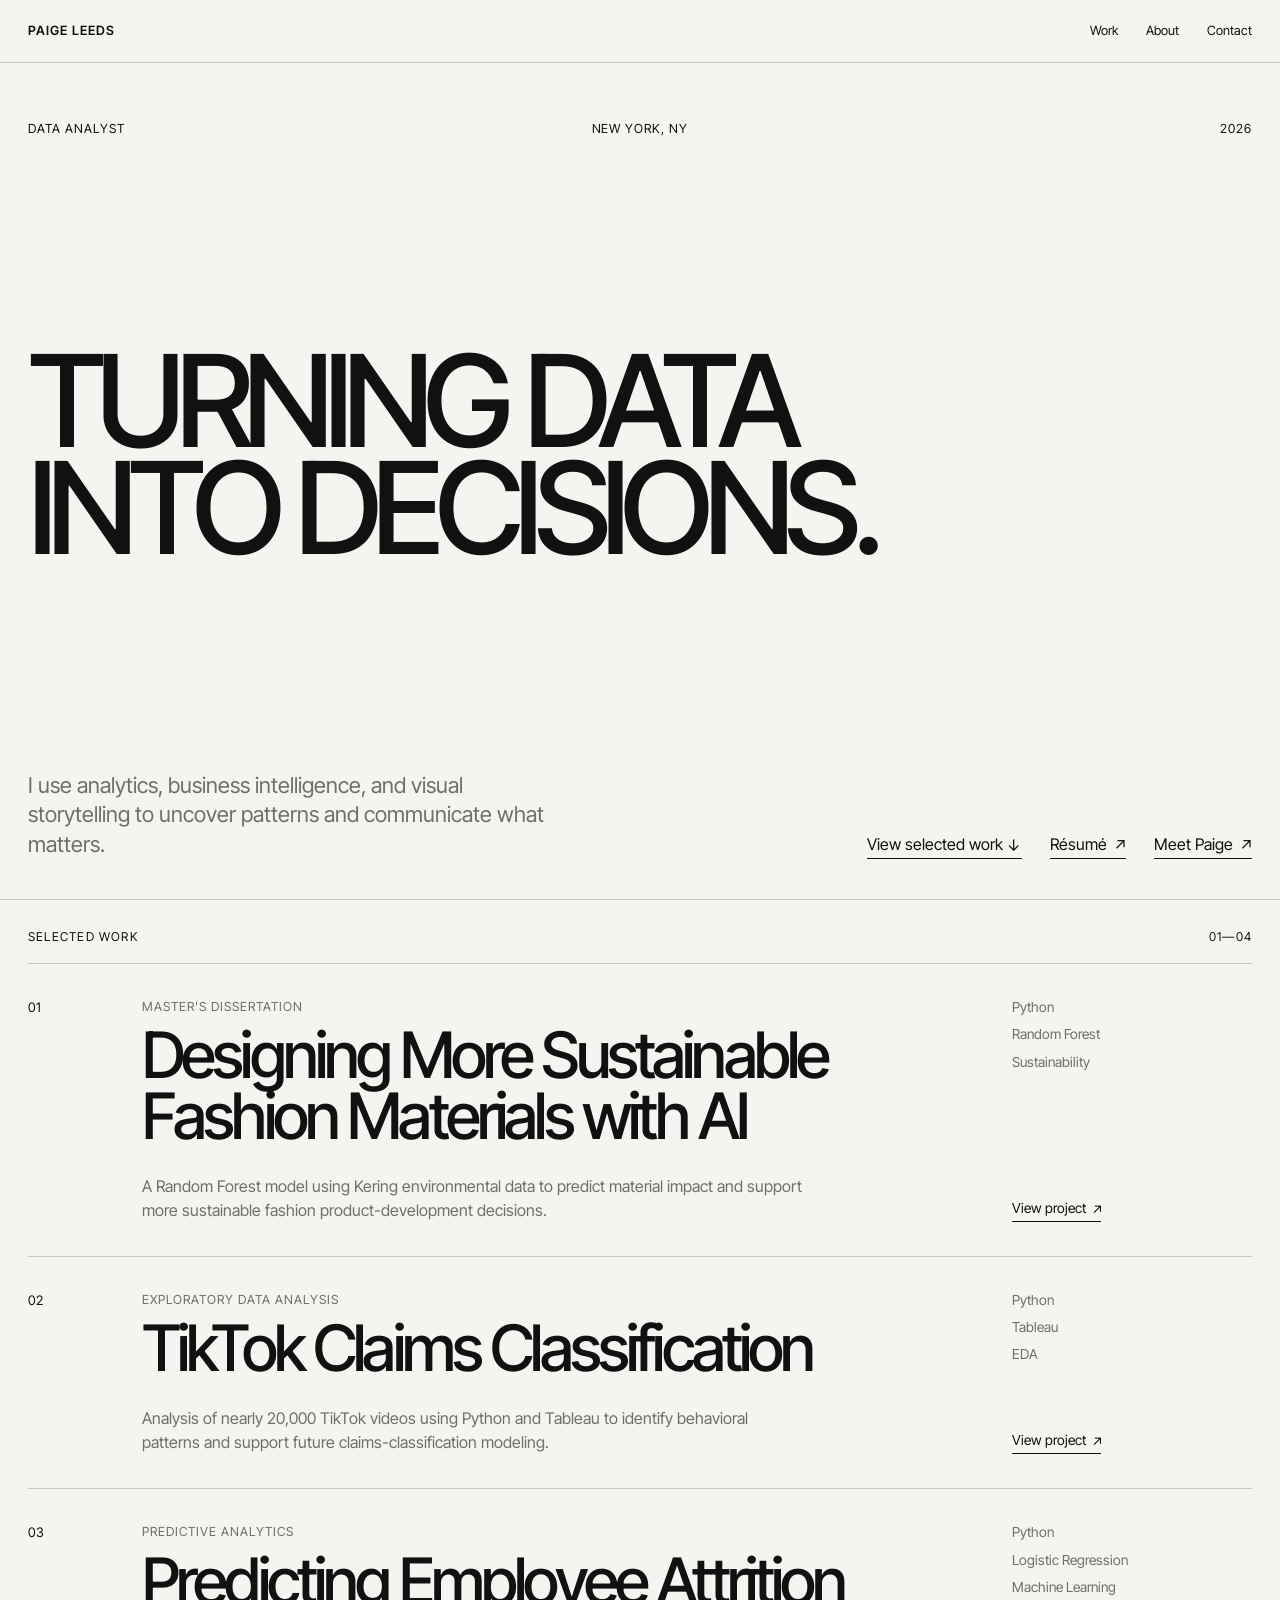
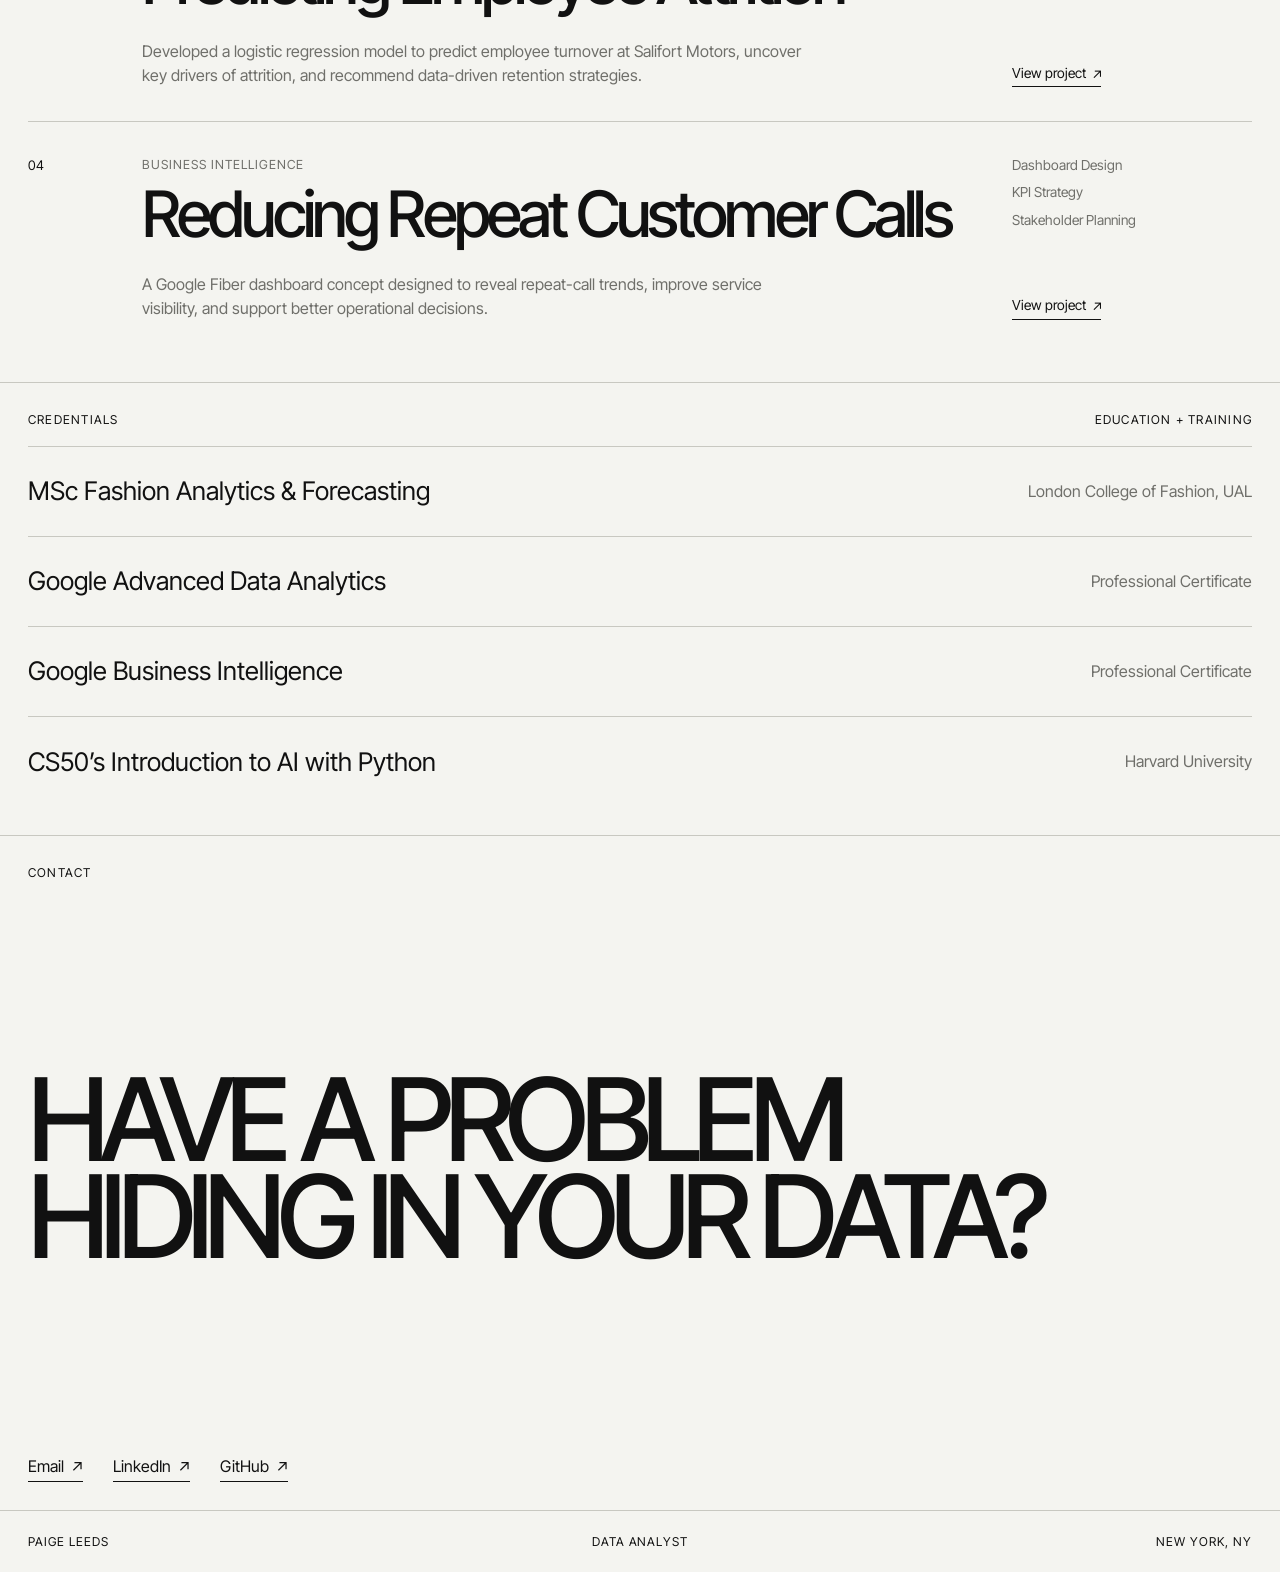
==== commit 222fdcdb: "Enhance link visuals with directional arrows Updated links in the hero section and project details t" ====
--- a/index.html
+++ b/index.html
@@ -47,21 +47,23 @@
                     what matters.
                 </p>
 
-                <div class="hero-links">
-                    <a href="#work">View selected work ↘</a>
-
-                    <a
-                        href="assets/paige-leeds-resume.pdf"
-                        target="_blank"
-                        rel="noopener noreferrer"
-                    >
-                        Résumé ↗
-                    </a>
-
-                    <a href="#" target="_blank" rel="noopener noreferrer">
-                        Meet Paige ↗
-                    </a>
-                </div>
+            <div class="hero-links">
+                <a href="#work">
+                    View selected work <span class="chunky-arrow arrow-down">↖</span>
+                </a>
+            
+                <a
+                    href="assets/paige-leeds-resume.pdf"
+                    target="_blank"
+                    rel="noopener noreferrer"
+                >
+                    Résumé <span class="chunky-arrow arrow-up-right">↖</span>
+                </a>
+            
+                <a href="#" target="_blank" rel="noopener noreferrer">
+                    Meet Paige <span class="chunky-arrow arrow-up-right">↖</span>
+                </a>
+            </div>
             </div>
         </section>
 
@@ -94,7 +96,9 @@
                     <p>Python</p>
                     <p>Random Forest</p>
                     <p>Sustainability</p>
-                    <a href="thesis.html">View project ↗</a>
+                    <a href="thesis.html">
+                        View project <span class="chunky-arrow arrow-up-right">↖</span>
+                    </a>
                 </div>
             </article>
 
@@ -121,7 +125,9 @@
                     <p>Python</p>
                     <p>Tableau</p>
                     <p>EDA</p>
-                    <a href="tiktok.html">View project ↗</a>
+                    <a href="tiktok.html">
+                        View project <span class="chunky-arrow arrow-up-right">↖</span>
+                    </a>
                 </div>
             </article>
             
@@ -148,7 +154,9 @@
                     <p>Python</p>
                     <p>Logistic Regression</p>
                     <p>Machine Learning</p>
-                    <a href="salifort.html">View project ↗</a>
+                    <a href="salifort.html">
+                        View project <span class="chunky-arrow arrow-up-right">↖</span>
+                    </a>
                 </div>
             </article>
 
@@ -175,7 +183,9 @@
                     <p>Dashboard Design</p>
                     <p>KPI Strategy</p>
                     <p>Stakeholder Planning</p>
-                    <a href="#">Coming Soon ↗</a>
+                    <a href="google-fiber.html">
+                        View project <span class="chunky-arrow arrow-up-right">↖</span>
+                    </a>
                 </div>
             </article>
         </section>
@@ -216,14 +226,16 @@
             </h2>
 
             <div class="contact-links">
-                <a href="mailto:leedspaige@gmail.com">Email ↗</a>
+                <a href="mailto:leedspaige@gmail.com">
+                    Email <span class="chunky-arrow arrow-up-right">↖</span>
+                </a>
 
                 <a
                     href="https://www.linkedin.com/in/paigeleeds"
                     target="_blank"
                     rel="noopener noreferrer"
                 >
-                    LinkedIn ↗
+                    LinkedIn <span class="chunky-arrow arrow-up-right">↖</span>
                 </a>
 
                 <a
@@ -231,7 +243,7 @@
                     target="_blank"
                     rel="noopener noreferrer"
                 >
-                    GitHub ↗
+                    GitHub <span class="chunky-arrow arrow-up-right">↖</span>
                 </a>
             </div>
         </section>
--- a/style.css
+++ b/style.css
@@ -1212,20 +1212,13 @@
 }
 
 .about-hero-meta {
-    display: grid;
-    grid-template-columns: 1fr 1fr 1fr;
+    display: flex;
+    justify-content: space-between;
+    align-items: center;
 
     font-size: 0.78rem;
     text-transform: uppercase;
     letter-spacing: 0.08em;
-}
-
-.about-hero-meta span:nth-child(2) {
-    text-align: center;
-}
-
-.about-hero-meta span:nth-child(3) {
-    text-align: right;
 }
 
 .about-hero h1 {
@@ -1388,18 +1381,6 @@
         padding: 100px 18px 35px;
     }
 
-    .about-hero-meta {
-        grid-template-columns: 1fr 1fr;
-    }
-
-    .about-hero-meta span:nth-child(2) {
-        text-align: right;
-    }
-
-    .about-hero-meta span:nth-child(3) {
-        display: none;
-    }
-
     .about-hero h1 {
         font-size: clamp(4rem, 18vw, 7rem);
     }
@@ -1448,3 +1429,19 @@
         font-size: clamp(2.8rem, 13vw, 4.5rem);
     }
 }
+
+/* CONSISTENT CHUNKY ARROWS */
+
+.chunky-arrow {
+    display: inline-block;
+}
+
+/* ↗ */
+.arrow-up-right {
+    transform: rotate(90deg);
+}
+
+/* ↓ */
+.arrow-down {
+    transform: rotate(-135deg);
+}
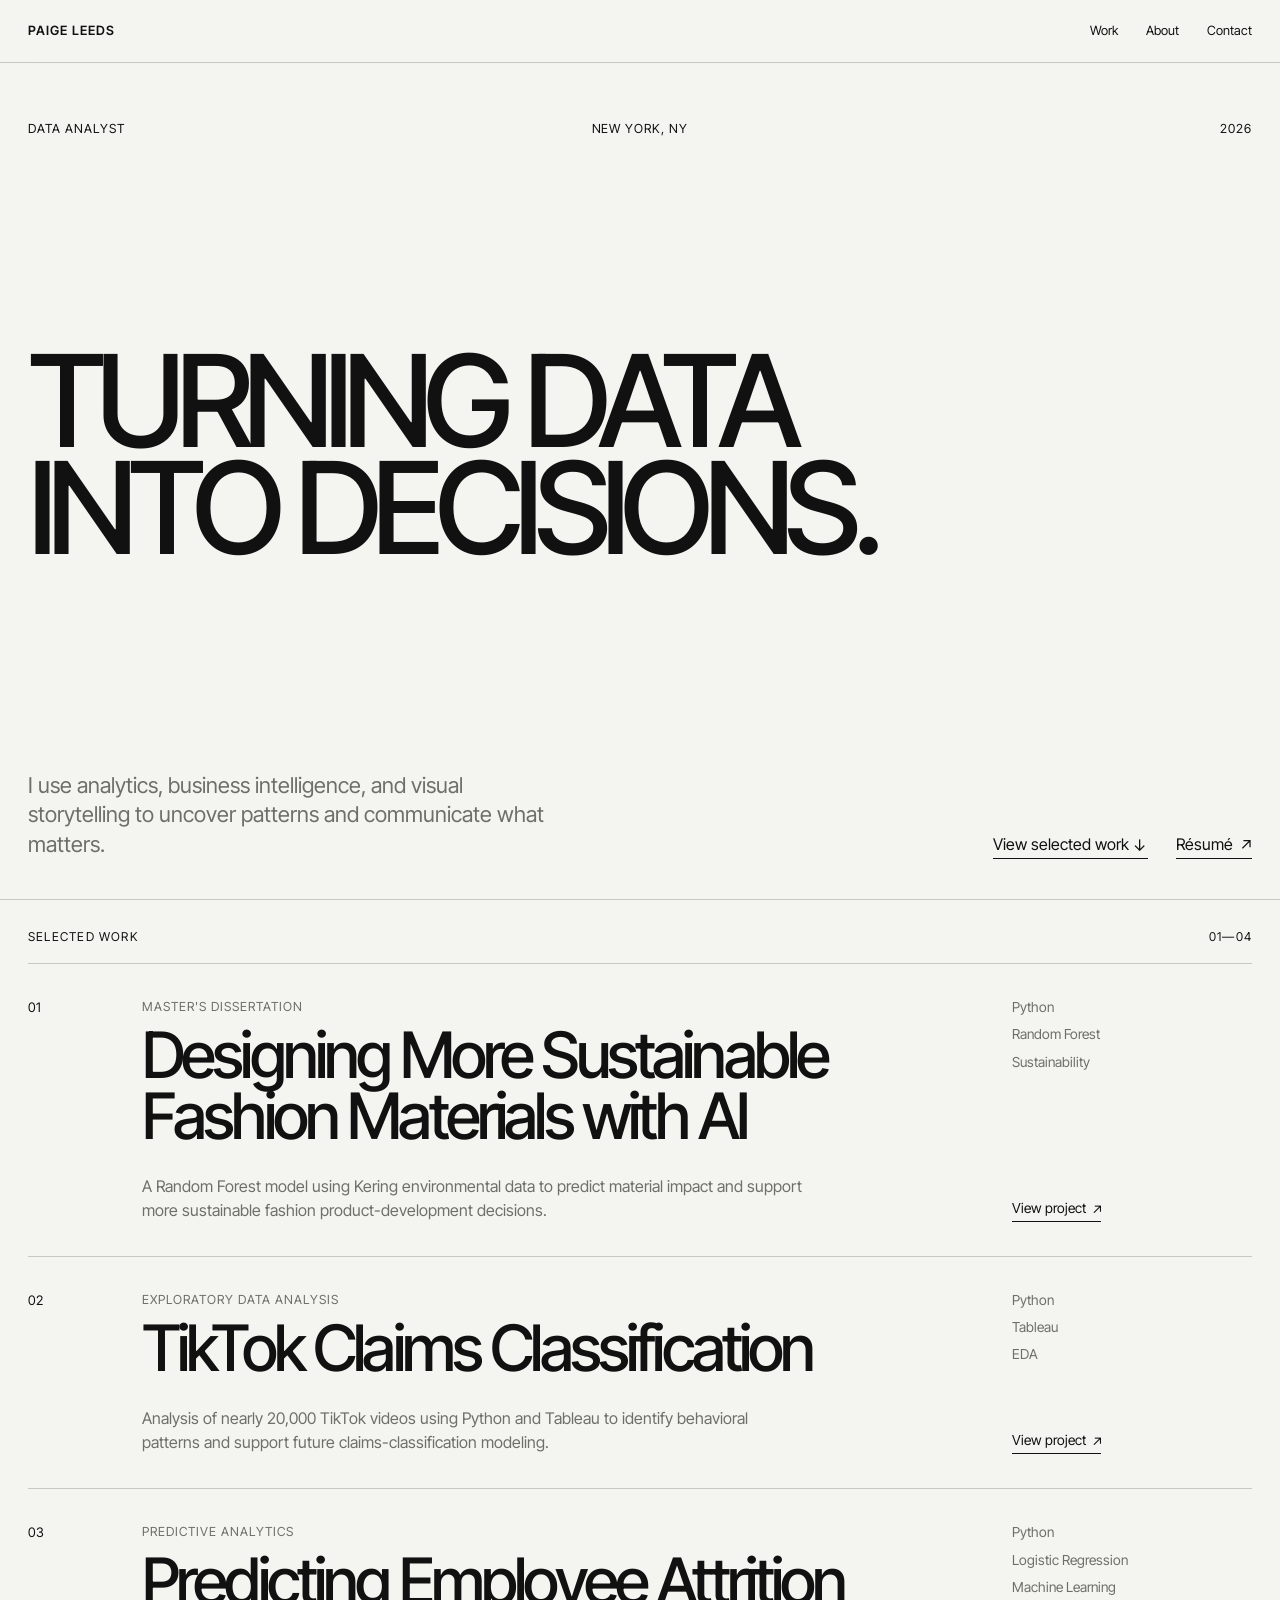
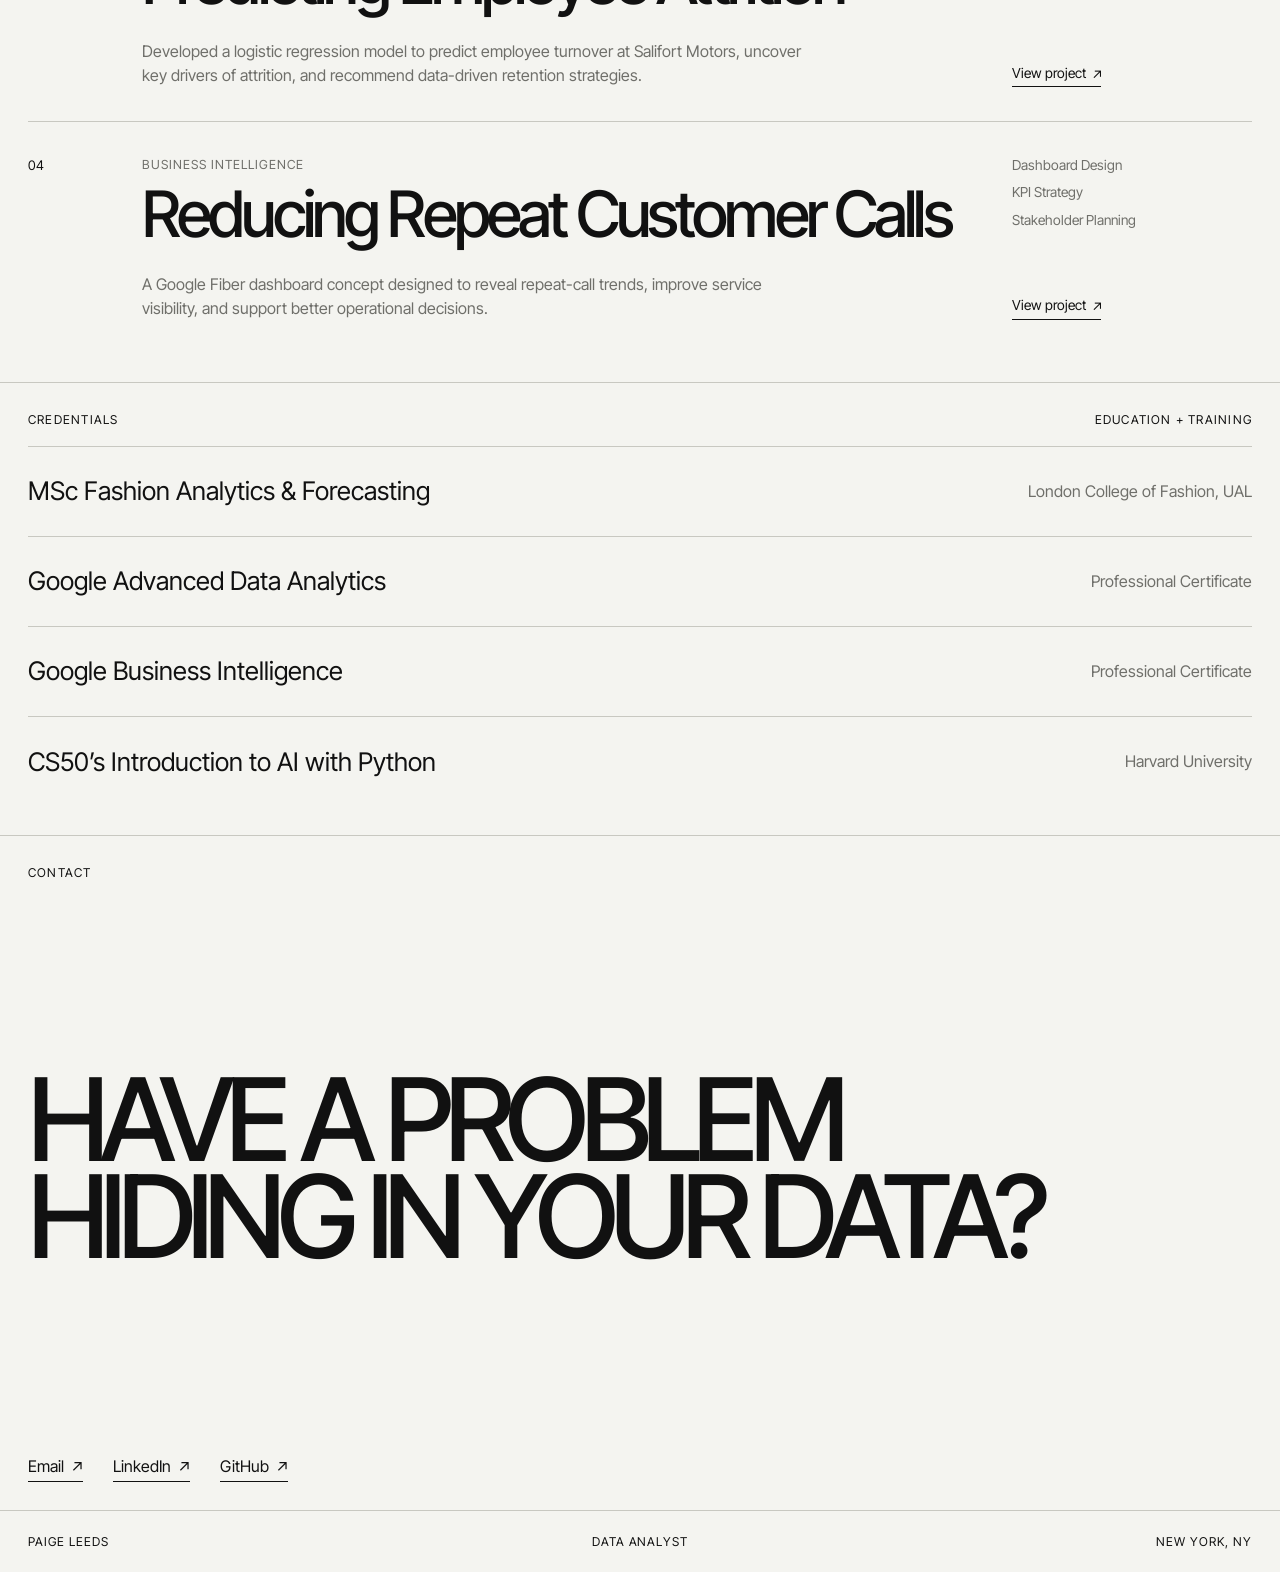
==== commit d295376a: "Remove 'Meet Paige' link from index.html Removed the 'Meet Paige' link from the HTML." ====
--- a/index.html
+++ b/index.html
@@ -60,9 +60,6 @@
                     Résumé <span class="chunky-arrow arrow-up-right">↖</span>
                 </a>
             
-                <a href="#" target="_blank" rel="noopener noreferrer">
-                    Meet Paige <span class="chunky-arrow arrow-up-right">↖</span>
-                </a>
             </div>
             </div>
         </section>
